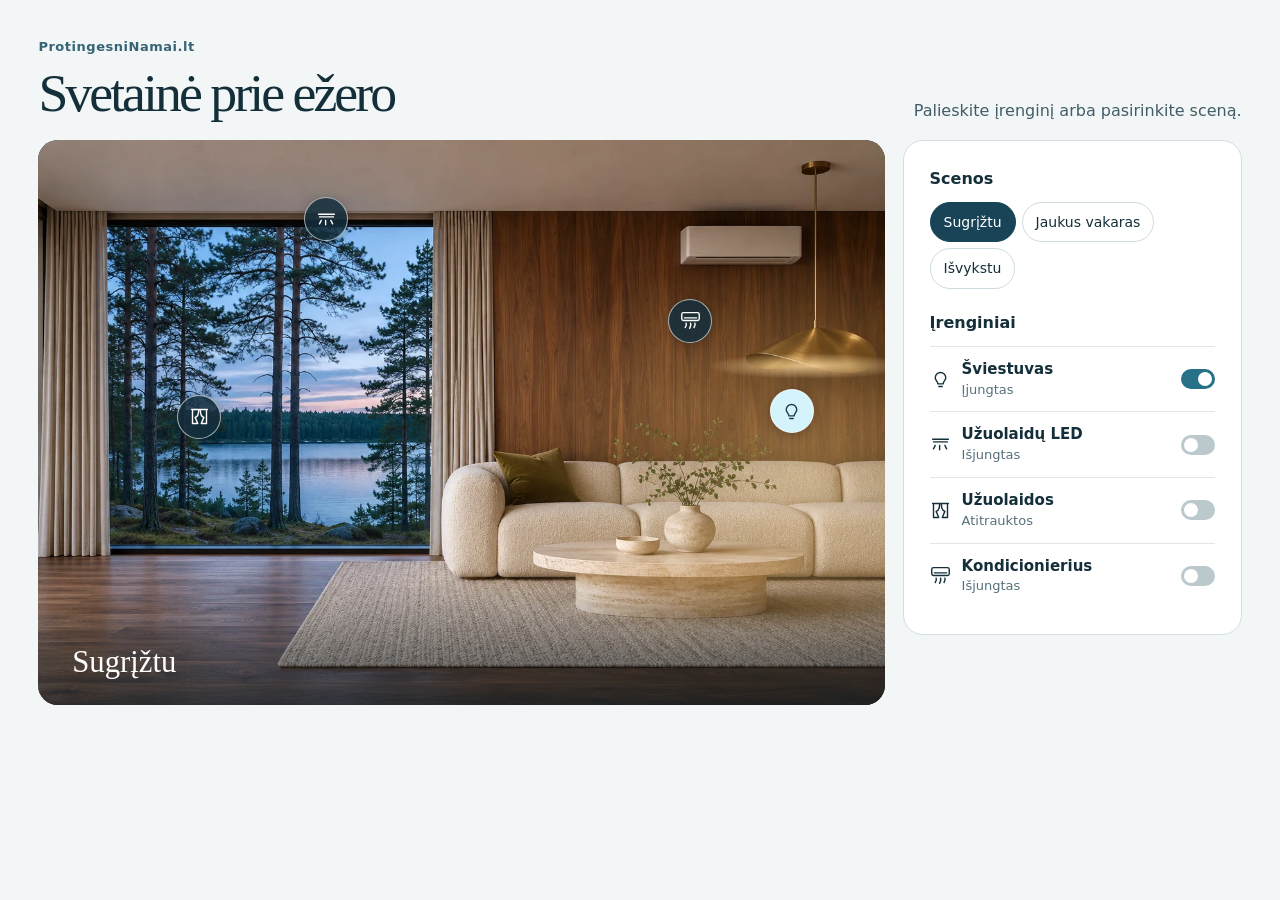
==== kambarys/index.html @ af1fc505 "Pridėti interaktyvią svetainės prie ežero demonstraciją" ====
<!doctype html><html lang="lt"><meta charset="utf-8"><meta name="viewport" content="width=device-width,initial-scale=1"><title>Svetainė prie ežero · ProtingesniNamai.lt</title>
<style>
*{box-sizing:border-box}body{margin:0;background:#f2f6f7;color:#142f39;font:16px/1.45 system-ui,sans-serif}main{max-width:1340px;margin:auto;padding:clamp(16px,3vw,42px)}header{display:flex;align-items:end;justify-content:space-between;gap:16px;margin-bottom:18px}h1{font-family:Georgia,serif;font-size:clamp(32px,4.2vw,64px);letter-spacing:-.055em;font-weight:500;margin:0;line-height:1.08}.brand{font-size:13px;font-weight:650;letter-spacing:.04em;color:#356475;margin:0 0 7px}header p{margin:0;color:#415c66}.layout{display:grid;grid-template-columns:minmax(0,2.5fr) minmax(236px,1fr);gap:18px}.scene{position:relative;isolation:isolate;aspect-ratio:3/2;background:#263741;border-radius:20px;overflow:hidden;align-self:start}.art,.layer{position:absolute;inset:0;pointer-events:none}.art{background:url([data-uri]) center/100% 100%;filter:brightness(.72);transition:filter .85s}.scene.main .art{filter:brightness(1.13) saturate(1.05)}.fabric{position:absolute;top:12.7%;height:60.9%;width:19.7%;background:url([data-uri]) left/25% 100% repeat-x;transition:transform 1.45s cubic-bezier(.45,0,.18,1);transform:scaleX(0)}.fabric.l{left:8%;transform-origin:left}.fabric.r{right:53.3%;transform-origin:right}.closed .fabric{transform:scaleX(1)}.light,.led,.flap,.flow{opacity:0;transition:opacity .8s}.main .light,.accent .led,.cool .flap,.cool .flow{opacity:1}.light{background:radial-gradient(ellipse 21% 4% at 91% 40%,#ffdaa3aa,transparent 57%),radial-gradient(ellipse 42% 49% at 91% 59%,#ffd08055,transparent 83%),radial-gradient(ellipse 40% 16% at 77% 77%,#ffbe6a35,transparent);mix-blend-mode:screen}.led{left:1%;right:46.6%;top:12.3%;bottom:26.5%;background:linear-gradient(180deg,#ffe5ae 0%,#ffb652b8 1.3%,#ffac4966 5%,#ed9f4422 36%,transparent 78%);mix-blend-mode:screen}.flap{position:absolute;left:76.8%;top:20.2%;width:12.7%;height:1.2%;background:linear-gradient(#232f35,#69727a);border-radius:0 0 60% 50%}.flow{position:absolute;left:72%;top:21%;width:20%;height:23%;overflow:visible}.flow path{fill:none;stroke:#c0edff;stroke-width:1.5;stroke-linecap:round;stroke-dasharray:12 15;animation:air 2s linear infinite;animation-play-state:paused}.cool .flow path{animation-play-state:running}@keyframes air{to{stroke-dashoffset:-54}}.cool .fabric{animation:breeze 3s ease-in-out infinite alternate}@keyframes breeze{to{background-position-x:2px}}
button{font:inherit;cursor:pointer;color:inherit}button:focus-visible{outline:3px solid #159dd6;outline-offset:3px}button svg{width:21px;height:21px;fill:none;stroke:currentColor;stroke-width:1.6;stroke-linecap:round;stroke-linejoin:round}.pin{position:absolute;transform:translate(-50%,-50%);width:44px;height:44px;border:1px solid #fff9;border-radius:50%;display:grid;place-items:center;color:white;background:#152e3dd9;box-shadow:0 2px 12px #0004}.pin[aria-pressed=true]{color:#183d49;background:#d5f3fa}.pin:hover{outline:2px solid white}.pin[data-k=main]{left:89%;top:48%}.pin[data-k=accent]{left:34%;top:14%}.pin[data-k=closed]{left:19%;top:49%}.pin[data-k=cool]{left:77%;top:32%}.caption{position:absolute;bottom:0;left:0;right:0;padding:8% 4% 3%;background:linear-gradient(transparent,#101c24bb);color:white;font:500 clamp(20px,2.4vw,34px)/1.1 Georgia,serif;pointer-events:none}
aside{border:1px solid #d4dfe3;border-radius:20px;padding:clamp(15px,2vw,28px);background:#fff;align-self:start}h2{font-size:16px;margin:0 0 12px}.presets{display:flex;flex-wrap:wrap;gap:6px;margin-bottom:22px}.preset{font-size:14px;border:1px solid #cddbe0;background:white;border-radius:20px;padding:9px 13px}.preset[aria-pressed=true]{background:#194458;color:white;border-color:#194458}.device{width:100%;border:0;border-top:1px solid #e0e7e9;background:none;display:flex;align-items:center;gap:11px;padding:12px 0;text-align:left}.device span{flex:1;font-size:15px;font-weight:600}.device small{display:block;font-size:13px;color:#56717b;font-weight:400}.switch{width:34px;height:20px;background:#bbc8cc;border-radius:15px;position:relative}.switch:after{content:'';position:absolute;top:3px;left:3px;width:14px;height:14px;background:white;border-radius:100%;transition:transform .2s}[aria-pressed=true] .switch{background:#267187}[aria-pressed=true] .switch:after{transform:translateX(14px)}@media(max-width:800px){.layout{grid-template-columns:1fr}header{display:block}header p{margin-top:8px}.presets{margin-bottom:16px}.devices{display:grid;grid-template-columns:1fr 1fr;gap:0 18px}.device{gap:6px}.device svg{display:none}}@media(max-width:425px){.devices{grid-template-columns:1fr}.device svg{display:block}.layout{gap:10px}.pin{width:40px;height:40px}.brand{font-size:12px}}@media(prefers-reduced-motion:reduce){*,*:after{animation:none!important;transition:none!important}}body.embed{background:transparent}body.embed main{padding:4px}
</style>
<main><header><div><p class="brand">ProtingesniNamai.lt</p><h1>Svetainė prie ežero</h1></div><p>Palieskite įrenginį arba pasirinkite sceną.</p></header><div class="layout"><section class="scene" aria-label="Interaktyvus svetainės vaizdas"><div class="art"><div class="fabric l"></div><div class="fabric r"></div><div class="layer light"></div><div class="layer led"></div><div class="flap"></div><svg class="flow" viewBox="0 0 120 100" preserveAspectRatio="none" aria-hidden="true"><path d="M40 1 Q40 24 22 46 T8 81"/><path d="M60 2 Q60 32 44 52 T28 97"/><path d="M80 2 Q84 27 68 49 T54 88"/></svg></div><div class="caption" aria-live="polite"></div></section><aside><h2>Scenos</h2><div class="presets"></div><h2>Įrenginiai</h2><div class="devices"></div></aside></div></main>
<script src="room.js"></script></html>
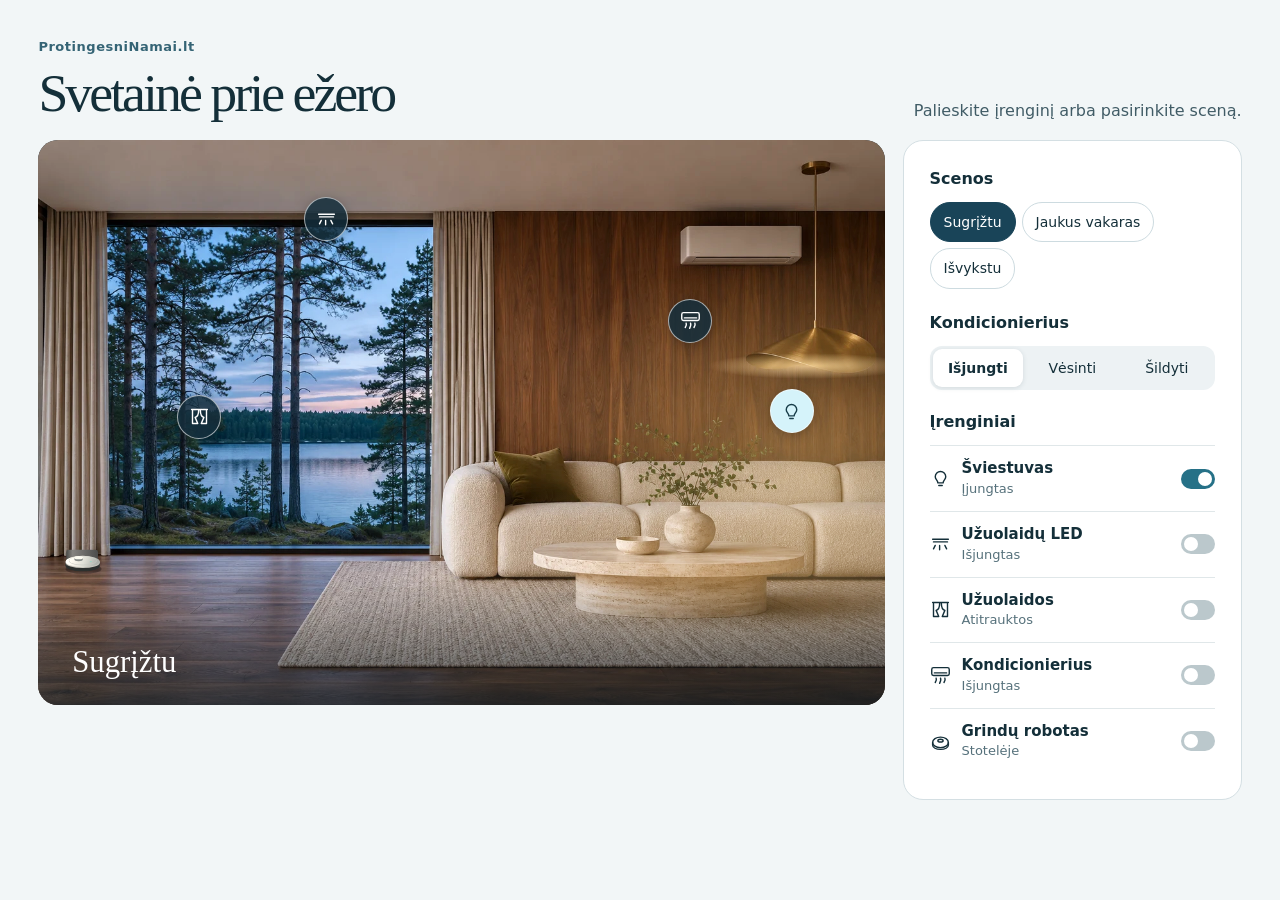
==== commit 0ab143af: "Animuoti esamas užuolaidas, šildymą, vėsinimą ir grindų plovimą" ====
--- a/kambarys/index.html
+++ b/kambarys/index.html
@@ -1,8 +1,18 @@
 <!doctype html><html lang="lt"><meta charset="utf-8"><meta name="viewport" content="width=device-width,initial-scale=1"><title>Svetainė prie ežero · ProtingesniNamai.lt</title>
 <style>
-*{box-sizing:border-box}body{margin:0;background:#f2f6f7;color:#142f39;font:16px/1.45 system-ui,sans-serif}main{max-width:1340px;margin:auto;padding:clamp(16px,3vw,42px)}header{display:flex;align-items:end;justify-content:space-between;gap:16px;margin-bottom:18px}h1{font-family:Georgia,serif;font-size:clamp(32px,4.2vw,64px);letter-spacing:-.055em;font-weight:500;margin:0;line-height:1.08}.brand{font-size:13px;font-weight:650;letter-spacing:.04em;color:#356475;margin:0 0 7px}header p{margin:0;color:#415c66}.layout{display:grid;grid-template-columns:minmax(0,2.5fr) minmax(236px,1fr);gap:18px}.scene{position:relative;isolation:isolate;aspect-ratio:3/2;background:#263741;border-radius:20px;overflow:hidden;align-self:start}.art,.layer{position:absolute;inset:0;pointer-events:none}.art{background:url([data-uri]) center/100% 100%;filter:brightness(.72);transition:filter .85s}.scen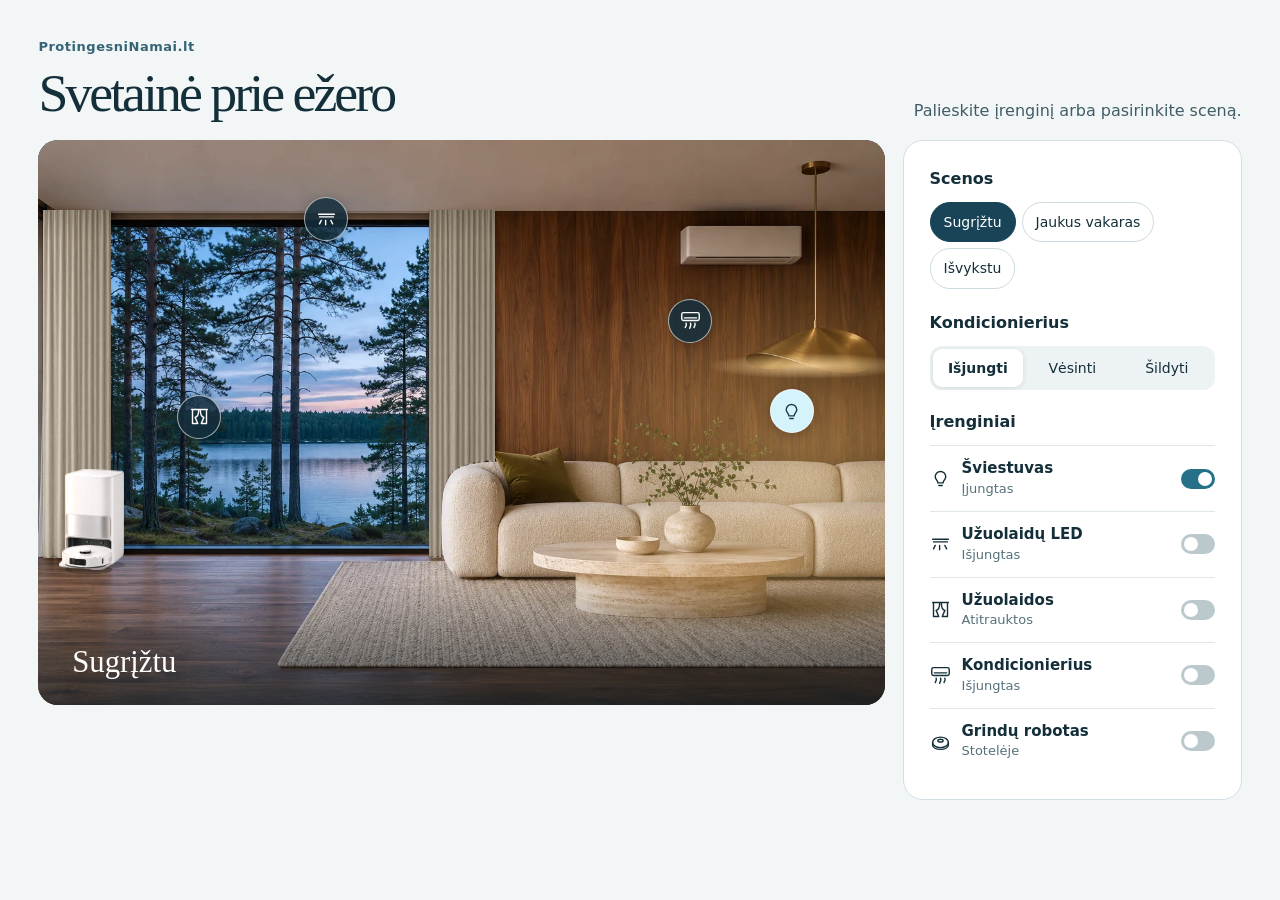
==== commit dc946a56: "Atnaujinti užuolaidų audinį, grindų roboto ir plovimo stotelės vaizdus" ====
--- a/kambarys/index.html
+++ b/kambarys/index.html
@@ -4,10 +4,20 @@
 button{font:inherit;cursor:pointer;color:inherit}button:focus-visible{outline:3px solid #159dd6;outline-offset:3px}button svg{width:21px;height:21px;fill:none;stroke:currentColor;stroke-width:1.6;stroke-linecap:round;stroke-linejoin:round}.pin{position:absolute;transform:translate(-50%,-50%);width:44px;height:44px;border:1px solid #fff9;border-radius:50%;display:grid;place-items:center;color:white;background:#152e3dd9;box-shadow:0 2px 12px #0004}.pin[aria-pressed=true]{color:#183d49;background:#d5f3fa}.pin:hover{outline:2px solid white}.pin[data-k=main]{left:89%;top:48%}.pin[data-k=accent]{left:34%;top:14%}.pin[data-k=closed]{left:19%;top:49%}.pin[data-k=cool]{left:77%;top:32%}.caption{position:absolute;bottom:0;left:0;right:0;padding:8% 4% 3%;background:linear-gradient(transparent,#101c24bb);color:white;font:500 clamp(20px,2.4vw,34px)/1.1 Georgia,serif;pointer-events:none}
 aside{border:1px solid #d4dfe3;border-radius:20px;padding:clamp(15px,2vw,28px);background:#fff;align-self:start}h2{font-size:16px;margin:0 0 12px}.presets{display:flex;flex-wrap:wrap;gap:6px;margin-bottom:22px}.preset{font-size:14px;border:1px solid #cddbe0;background:white;border-radius:20px;padding:9px 13px}.preset[aria-pressed=true]{background:#194458;color:white;border-color:#194458}.device{width:100%;border:0;border-top:1px solid #e0e7e9;background:none;display:flex;align-items:center;gap:11px;padding:12px 0;text-align:left}.device span{flex:1;font-size:15px;font-weight:600}.device small{display:block;font-size:13px;color:#56717b;font-weight:400}.switch{width:34px;height:20px;background:#bbc8cc;border-radius:15px;position:relative}.switch:after{content:'';position:absolute;top:3px;left:3px;width:14px;height:14px;background:white;border-radius:100%;transition:transform .2s}[aria-pressed=true] .switch{background:#267187}[aria-pressed=true] .switch:after{transform:translateX(14px)}@media(max-width:800px){.layout{grid-template-columns:1fr}header{display:block}header p{margin-top:8px}.presets{margin-bottom:16px}.devices{display:grid;grid-template-columns:1fr 1fr;gap:0 18px}.device{gap:6px}.device svg{display:none}}@media(max-width:425px){.devices{grid-template-columns:1fr}.device svg{display:block}.layout{gap:10px}.pin{width:40px;height:40px}.brand{font-size:12px}}@media(prefers-reduced-motion:reduce){*,*:after{animation:none!important;transition:none!important}}body.embed{background:transparent}body.embed main{padding:4px}
 
-.fabric{position:absolute;top:12.292%;height:61.875%;background-size:100% 100%;background-repeat:no-repeat;transition:width 6s cubic-bezier(.38,.02,.62,.98)}
-.fabric.l{left:.6944%;width:7.9167%;background-image:url(kaire.webp)}
-.fabric.r{right:46.1111%;width:7.7778%;background-image:url(desine.webp)}
-.closed .fabric.l{width:30.6%}.closed .fabric.r{width:28.6%}
+/* Both panels sample a continuous photograph at their fully extended width. */
+.fabric{
+  position:absolute;
+  top:12.4%;
+  height:61.65%;
+  background-image:linear-gradient(to bottom,#241c1424,transparent 9%,transparent 95%,#3a2d1e0e),url(linas.webp);
+  background-size:100% 100%,200% 100%;
+  background-repeat:no-repeat;
+  transition:width 6s cubic-bezier(.38,.02,.62,.98);
+  box-shadow:0 2px 3px #22180f40;
+}
+.fabric.l{left:.6%;width:7.95%;background-position:center,left center}
+.fabric.r{right:46.1%;width:7.8%;background-position:center,right center}
+.closed .fabric.l,.closed .fabric.r{width:calc(26.65% + .4px)}
 .sofa-edge{position:absolute;inset:0;background:var(--room) center/100% 100%;clip-path:polygon(47.59% 73.9%,47.55% 67%,47.8% 62.5%,48.2% 60%,48.8% 58.6%,49.6% 57.9%,51.6% 57%,53.6% 56.6%,54.2% 58.8%,55.5% 63%,55.5% 79%,48.8% 79%)}
 .motion{position:absolute;width:100%;height:100%;inset:0}.flap{position:absolute;left:76.55%;top:20.45%;width:12.6%;height:1.1%;border-radius:0 0 60% 45%;background:linear-gradient(#191c1b,#555955 58%,#bec1b7);transform:scaleY(0);transform-origin:top;transition:transform .7s}.cool .flap{transform:scaleY(.7)}.heat .flap{transform:scaleY(1.25)}
 .climate{margin-bottom:20px}.modes{display:flex;gap:4px;padding:3px;background:#edf2f4;border-radius:12px}.modes button{flex:1;border:0;border-radius:9px;padding:9px 2px;background:transparent;font-size:14px}.modes [aria-pressed=true]{background:#fff;box-shadow:0 1px 5px #223c4822;font-weight:650}.modes [data-mode=cool][aria-pressed=true]{color:#12628a}.modes [data-mode=heat][aria-pressed=true]{color:#94511e}
